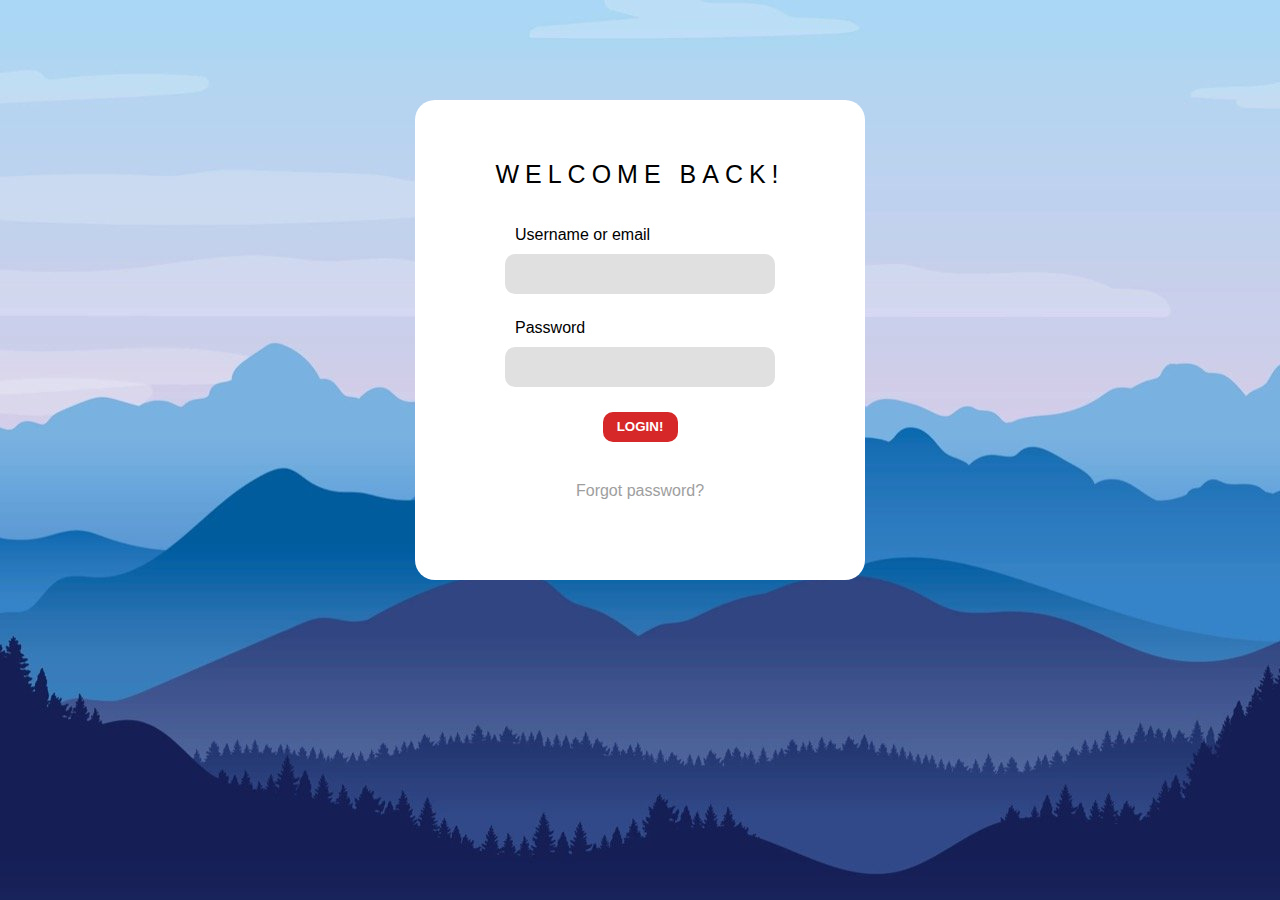
==== Projects/Login-page/login.html @ 4b74790c "Add files via upload" ====
<!DOCTYPE html>
<html lang="en">
<head>
    <meta charset="UTF-8">
    <meta name="viewport" content="width=device-width, initial-scale=1.0">
    <title>Login</title>
    <link rel="stylesheet" href="style.css">
</head>
<body>
    <div id="contenitore">
        <h1 id="titolo">Welcome back!</h1>
        <div id="form-login">
            <form method="POST" action="" id="form">
                <label for="username" class="testo">Username or email</label> 
                <input type="text" id="username" class="dati"/>
                <div id="feedbackUsername" class="warning"></div>

                <label for="password" class="testo">Password</label>
                <input type="password" id="password" class="dati"/>
                <div id="feedbackPassword" class="warning"></div>

                <input type="submit" class="tasto" id="submit" value="Login!"/>
                <div id="feedbackLogin" class="warning"></div>
            </form>
            <div id="forgot-password"><a href="">Forgot password?</a></div>
        </div>
    </div>
    <script type="text/javascript" src="js/controlloDatiInseriti.js"></script>
</body>
</html>
---- Projects/Login-page/style.css ----
body {
    background-image: url("img/wallpaper.jpg");
    font-family: sans-serif;
}

#image {
    height: 200px;
    display: block;
    margin: auto;
}

#titolo {
    color: black;
    text-align: center;
    text-transform: uppercase;
    font-size: 25px;
    font-weight: 400;
    letter-spacing: 6px;
    margin-top: 30px;
    padding-bottom: 20px;
}

.testo {
    color: black;
    display: block;
    padding-left: 10px;
}

.dati {
    background-color:#E0E0E0;
    font-size: 18px;
    border-radius: 10px;;
    height: 20px;
    width: 250px;
    margin-top: 10px;
    margin-bottom: 15px;
    border: none;
    padding: 10px;
}

#form-login {
    margin:auto;
    width: 270px;
}

#contenitore {
    margin: auto;
    margin-top: 100px;
    height: 450px;
    width: 450px;
    background-color: white;
    border-radius: 20px;
    padding-top: 30px;
}

.tasto {
    display: block;
    margin: 0 auto;
    margin-top: 10px;
    background-color: #d62828;
    color: white;
    text-transform: uppercase;
    font-weight: bold;
    border: none;
    border-radius: 10px;
    width: 75px;
    height: 30px;;
}

.warning {
    color: #d62828;
    margin-bottom: 10px;
    text-align: center;
}

#forgot-password {
    display: block;
    margin: 0 auto;
    margin-top: 40px;
    text-align: center;
    
}

#forgot-password a {
    margin-top: 30px;
    text-decoration: none;
    color: #9E9E9E;
}
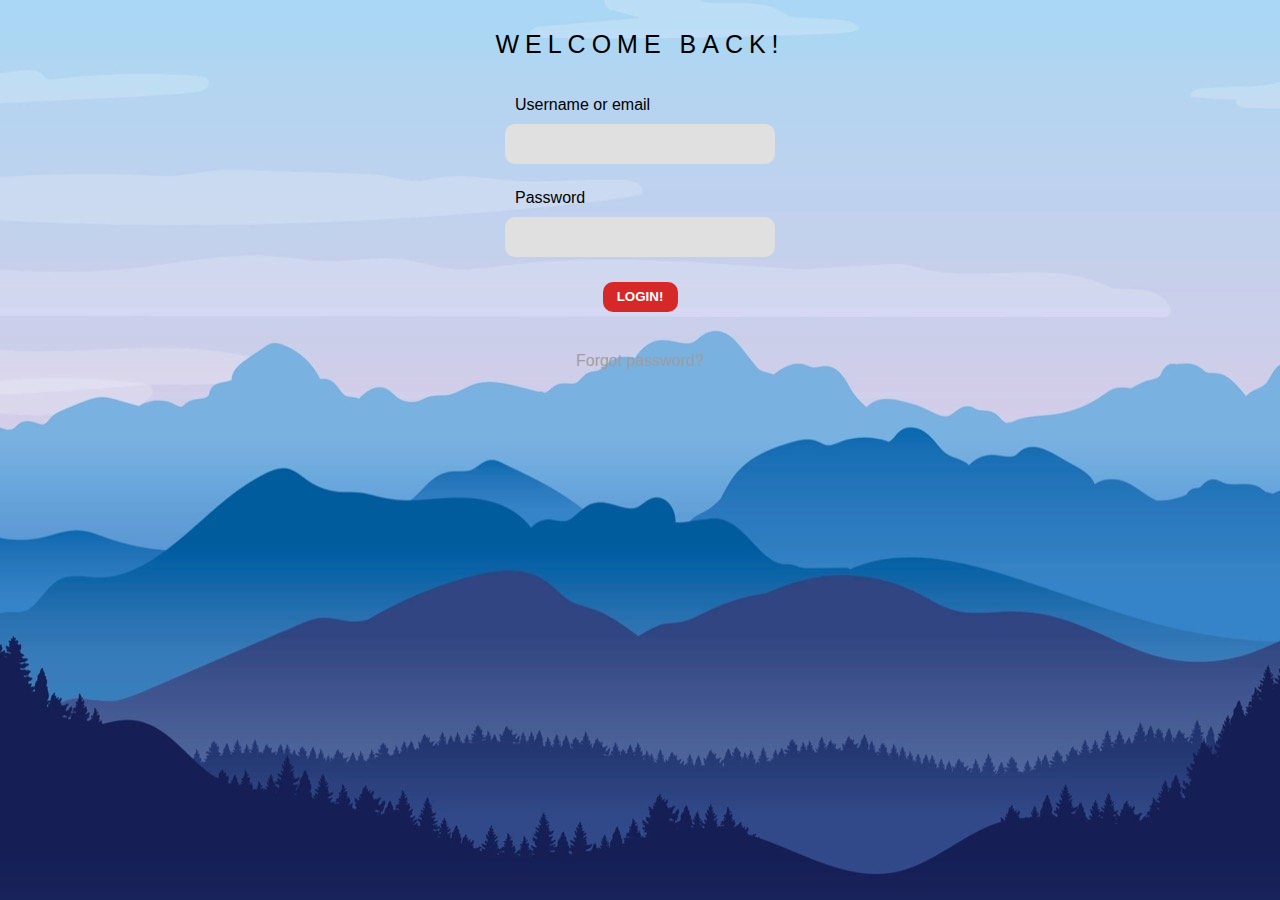
==== commit 8e17f2a2: "Update login.html" ====
--- a/Projects/Login-page/login.html
+++ b/Projects/Login-page/login.html
@@ -7,7 +7,7 @@
     <link rel="stylesheet" href="style.css">
 </head>
 <body>
-    <div id="contenitore">
+    <div id="box">
         <h1 id="titolo">Welcome back!</h1>
         <div id="form-login">
             <form method="POST" action="" id="form">
@@ -27,4 +27,4 @@
     </div>
     <script type="text/javascript" src="js/controlloDatiInseriti.js"></script>
 </body>
-</html>+</html>
